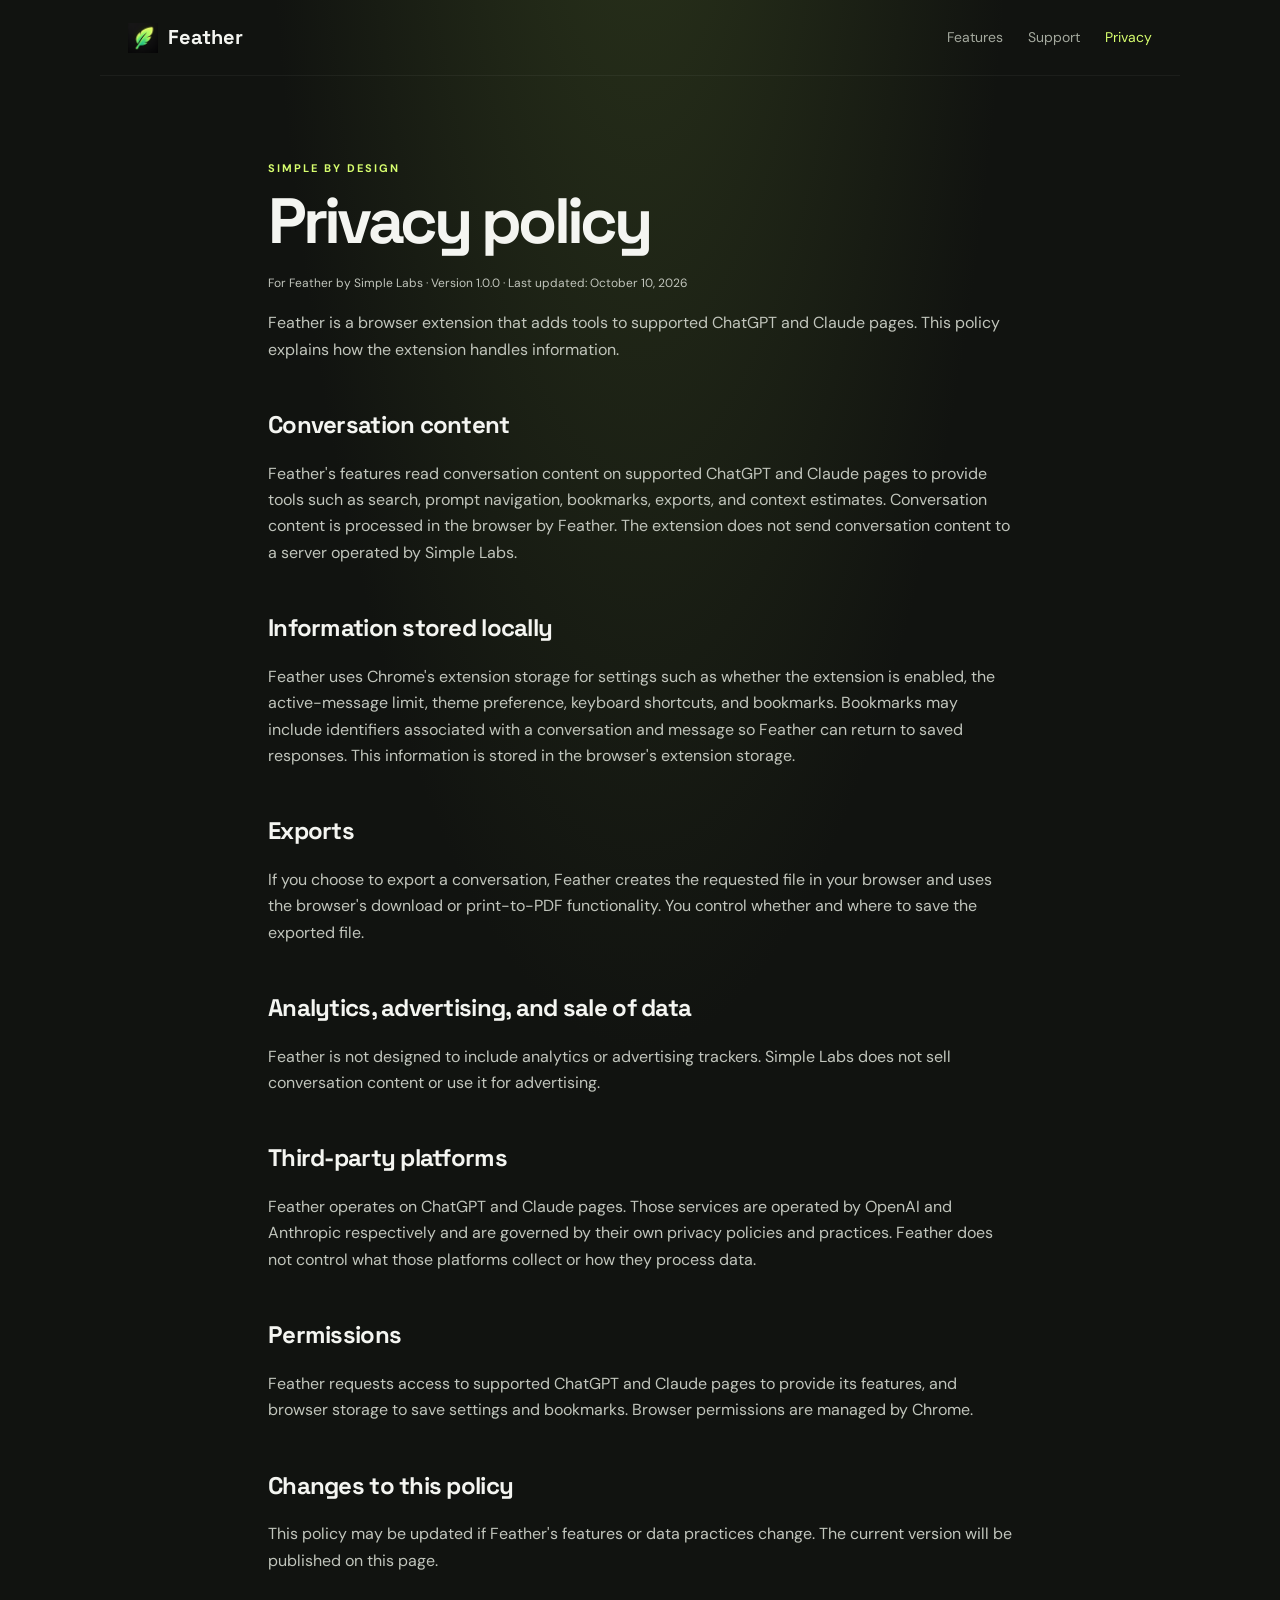
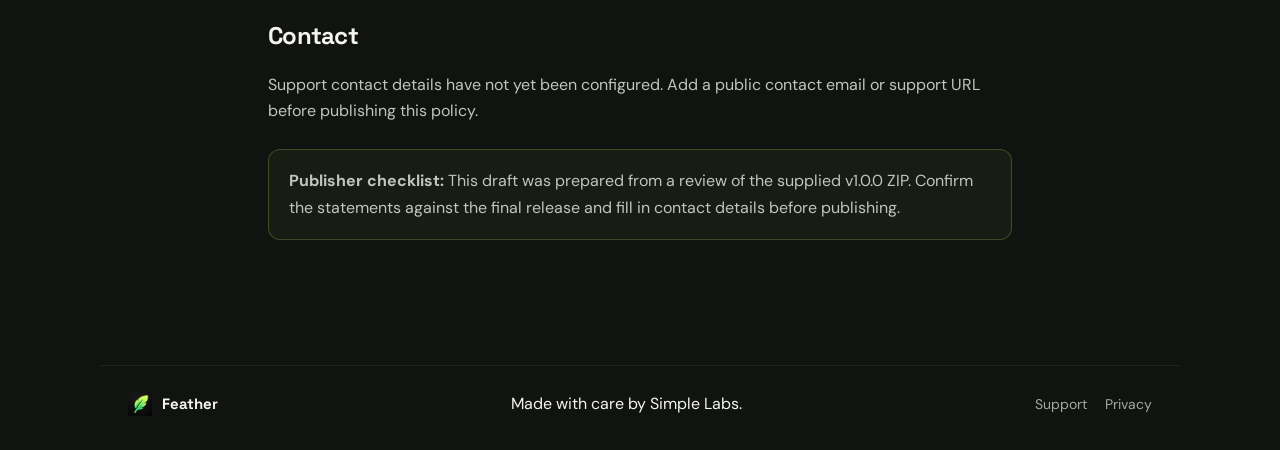
==== privacy.html @ 39765281 "Add files via upload" ====
<!doctype html>
<html lang="en"><head><meta charset="utf-8"><meta name="viewport" content="width=device-width,initial-scale=1"><meta name="description" content="Privacy policy for Feather by Simple Labs."><title>Privacy Policy — Feather</title><link rel="icon" href="assets/feather-icon.png"><link rel="stylesheet" href="styles.css"></head>
<body><header class="topbar"><a class="brand" href="index.html"><img src="assets/feather-icon.png" alt=""><span>Feather</span></a><nav><a href="index.html#features">Features</a><a href="support.html">Support</a><a class="active" href="privacy.html">Privacy</a></nav></header>
<main class="document"><p class="kicker">SIMPLE BY DESIGN</p><h1>Privacy policy</h1><p class="muted">For Feather by Simple Labs · Version 1.0.0 · Last updated: October 10, 2026</p>
<p>Feather is a browser extension that adds tools to supported ChatGPT and Claude pages. This policy explains how the extension handles information.</p>
<h2>Conversation content</h2><p>Feather's features read conversation content on supported ChatGPT and Claude pages to provide tools such as search, prompt navigation, bookmarks, exports, and context estimates. Conversation content is processed in the browser by Feather. The extension does not send conversation content to a server operated by Simple Labs.</p>
<h2>Information stored locally</h2><p>Feather uses Chrome's extension storage for settings such as whether the extension is enabled, the active-message limit, theme preference, keyboard shortcuts, and bookmarks. Bookmarks may include identifiers associated with a conversation and message so Feather can return to saved responses. This information is stored in the browser's extension storage.</p>
<h2>Exports</h2><p>If you choose to export a conversation, Feather creates the requested file in your browser and uses the browser's download or print-to-PDF functionality. You control whether and where to save the exported file.</p>
<h2>Analytics, advertising, and sale of data</h2><p>Feather is not designed to include analytics or advertising trackers. Simple Labs does not sell conversation content or use it for advertising.</p>
<h2>Third-party platforms</h2><p>Feather operates on ChatGPT and Claude pages. Those services are operated by OpenAI and Anthropic respectively and are governed by their own privacy policies and practices. Feather does not control what those platforms collect or how they process data.</p>
<h2>Permissions</h2><p>Feather requests access to supported ChatGPT and Claude pages to provide its features, and browser storage to save settings and bookmarks. Browser permissions are managed by Chrome.</p>
<h2>Changes to this policy</h2><p>This policy may be updated if Feather's features or data practices change. The current version will be published on this page.</p>
<h2>Contact</h2><p>Support contact details have not yet been configured. Add a public contact email or support URL before publishing this policy.</p>
<p class="notice"><strong>Publisher checklist:</strong> This draft was prepared from a review of the supplied v1.0.0 ZIP. Confirm the statements against the final release and fill in contact details before publishing.</p>
</main><footer><a class="brand small-brand" href="index.html"><img src="assets/feather-icon.png" alt=""><span>Feather</span></a><span>Made with care by Simple Labs.</span><div><a href="support.html">Support</a><a href="privacy.html">Privacy</a></div></footer></body></html>
---- styles.css ----
@import url('https://fonts.googleapis.com/css2?family=DM+Sans:wght@400;500;600;700&family=Space+Grotesk:wght@400;500;600;700&display=swap');
:root{color-scheme:dark;--bg:#111310;--panel:#1a1d18;--text:#f4f5f1;--muted:#a4a99e;--lime:#d7fe6e;--green:#4fe29a;--line:#30352b;--max:1080px}
*{box-sizing:border-box}html{scroll-behavior:smooth}body{margin:0;background:radial-gradient(ellipse at 50% -20%,#2c361c 0,transparent 42%),var(--bg);color:var(--text);font-family:"DM Sans",system-ui,sans-serif;line-height:1.65}a{color:var(--lime);text-decoration:none}a:hover{text-decoration:underline}.topbar{height:76px;max-width:var(--max);margin:auto;padding:0 28px;display:flex;align-items:center;justify-content:space-between;border-bottom:1px solid #ffffff0c}.brand{display:flex;align-items:center;gap:10px;color:var(--text);font-family:"Space Grotesk",sans-serif;font-size:20px;font-weight:700}.brand img{width:30px;height:30px;object-fit:contain}.topbar nav{display:flex;gap:25px}.topbar nav a,footer a{color:var(--muted);font-size:14px}.topbar nav a.active,.topbar nav a:hover{color:var(--lime)}.hero{position:relative;overflow:hidden;text-align:center;padding:112px 24px 108px;max-width:var(--max);margin:auto}.eyebrow,.kicker{font-size:11px;letter-spacing:.18em;font-weight:700;color:var(--lime)}.eyebrow{display:flex;justify-content:center;align-items:center;gap:10px}.dot{width:7px;height:7px;border-radius:50%;background:var(--green);box-shadow:0 0 15px var(--green)}.pill{border:1px solid #d7fe6e60;border-radius:99px;padding:3px 9px;letter-spacing:.08em}.hero h1,.document h1{font-family:"Space Grotesk",sans-serif;font-size:clamp(48px,8vw,88px);line-height:1.02;letter-spacing:-.06em;margin:24px 0}.hero h1 span{color:var(--lime)}.lead{max-width:620px;margin:0 auto;color:#c0c5ba;font-size:19px}.actions{display:flex;justify-content:center;gap:12px;margin:30px 0 16px}.button{display:inline-flex;align-items:center;gap:12px;border-radius:10px;padding:12px 19px;font-weight:700;font-size:14px}.primary{background:var(--lime);color:#171a12}.primary:hover{background:#e4ff9c;text-decoration:none}.secondary{border:1px solid #ffffff20;color:var(--text)}.secondary:hover{background:#ffffff09;text-decoration:none}.hero-note,.small,.muted{font-size:12px;color:var(--muted)}.glow{pointer-events:none;position:absolute;width:500px;height:220px;border-radius:50%;background:#b4ff3c15;filter:blur(70px);left:calc(50% - 250px);bottom:-160px;z-index:-1}.section{max-width:var(--max);margin:auto;padding:65px 28px 95px}.section-heading{text-align:center;margin-bottom:36px}.section-heading h2,.privacy-band h2,.install h2{font-family:"Space Grotesk",sans-serif;font-size:clamp(32px,4vw,48px);line-height:1.1;letter-spacing:-.04em;margin:8px 0}.feature-grid{display:grid;grid-template-columns:repeat(3,1fr);gap:14px}.feature{background:linear-gradient(140deg,#1b1f18,#151713);border:1px solid var(--line);border-radius:16px;padding:25px;min-height:190px}.feature-icon{display:grid;place-items:center;width:40px;height:40px;border-radius:12px;background:#d7fe6e13;color:var(--lime);font-size:24px;margin-bottom:17px}.feature h3{font-size:16px;margin:0 0 7px}.feature p,.privacy-band p,.install p{font-size:14px;color:var(--muted);margin:0}.privacy-band{max-width:1024px;margin:0 auto 90px;padding:34px;display:flex;gap:23px;align-items:flex-start;border:1px solid #d7fe6e30;border-radius:18px;background:linear-gradient(110deg,#d7fe6e0b,#ffffff03)}.privacy-mark{color:var(--lime);font-size:32px}.privacy-band h2{font-size:32px}.privacy-band a{ text-decoration:underline}.install{text-align:center;padding:10px 24px 95px}.install p{margin:10px 0 22px}.install .small{margin-top:12px}footer{max-width:var(--max);margin:auto;padding:25px 28px 32px;border-top:1px solid #ffffff12;display:flex;align-items:center;justify-content:space-between;gap:20px}.small-brand{font-size:15px}.small-brand img{width:24px;height:24px}footer div{display:flex;gap:18px}.document{max-width:800px;min-height:70vh;margin:0 auto;padding:72px 28px 100px}.document h1{font-size:clamp(42px,7vw,64px);margin:12px 0 20px}.document .lead{margin:0 0 30px;font-size:17px}.document h2{font-family:"Space Grotesk",sans-serif;font-size:24px;letter-spacing:-.03em;margin:42px 0 12px}.document p{color:#c1c5bc}.document .kicker{color:var(--lime)}.notice{padding:18px 20px;background:#d7fe6e0a;border:1px solid #d7fe6e35;border-radius:12px;margin:25px 0}.notice p{margin-bottom:0}.document details{border-bottom:1px solid var(--line);padding:17px 0}.document summary{font-weight:600;cursor:pointer}.document details p{margin:12px 0 0}.document details a{ text-decoration:underline}
@media(max-width:700px){.topbar{padding:0 18px;height:66px}.topbar nav{gap:13px}.topbar nav a{font-size:12px}.hero{padding:85px 20px}.lead{font-size:16px}.feature-grid{grid-template-columns:1fr}.section{padding:45px 18px 65px}.feature{min-height:0}.privacy-band{margin:0 18px 60px;padding:24px;gap:14px}.privacy-band h2{font-size:26px}footer{padding:24px 18px;flex-wrap:wrap}footer>span{order:3;width:100%}.document{padding:50px 20px 70px}.actions{flex-wrap:wrap}}
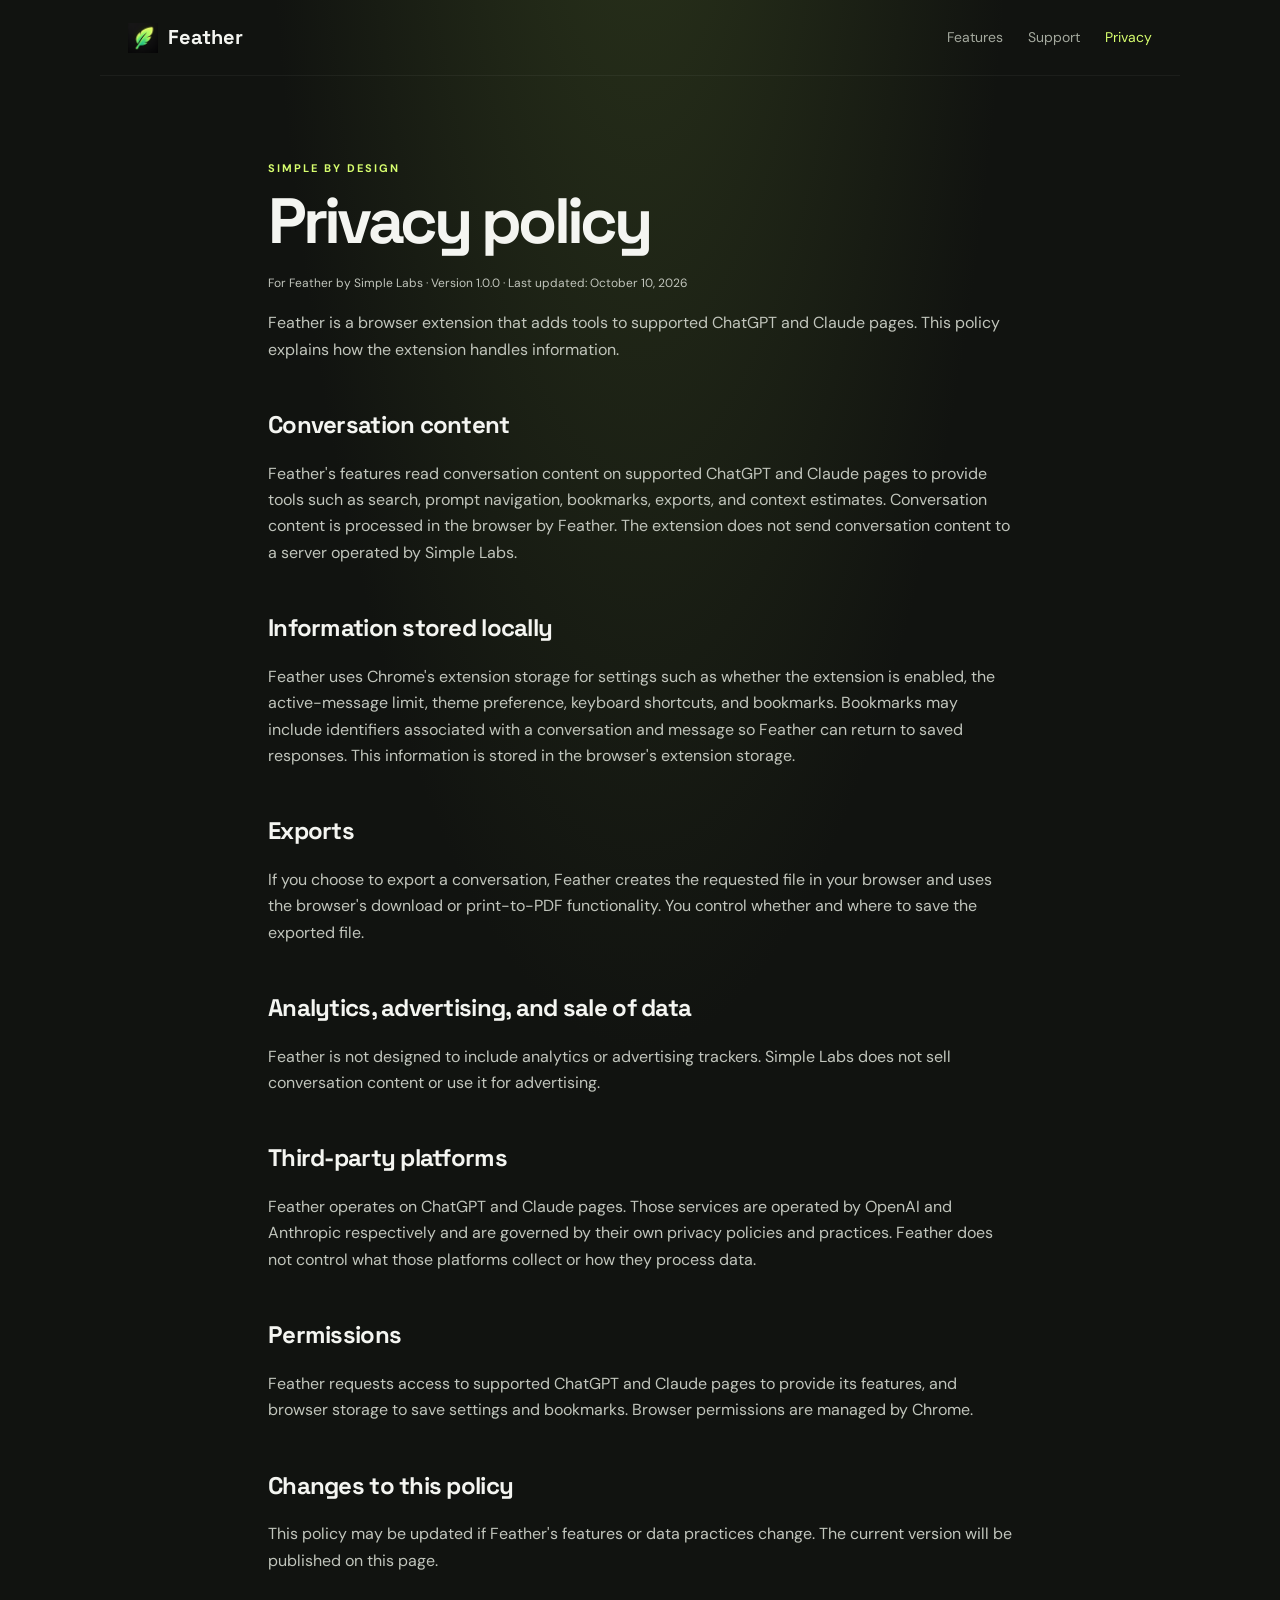
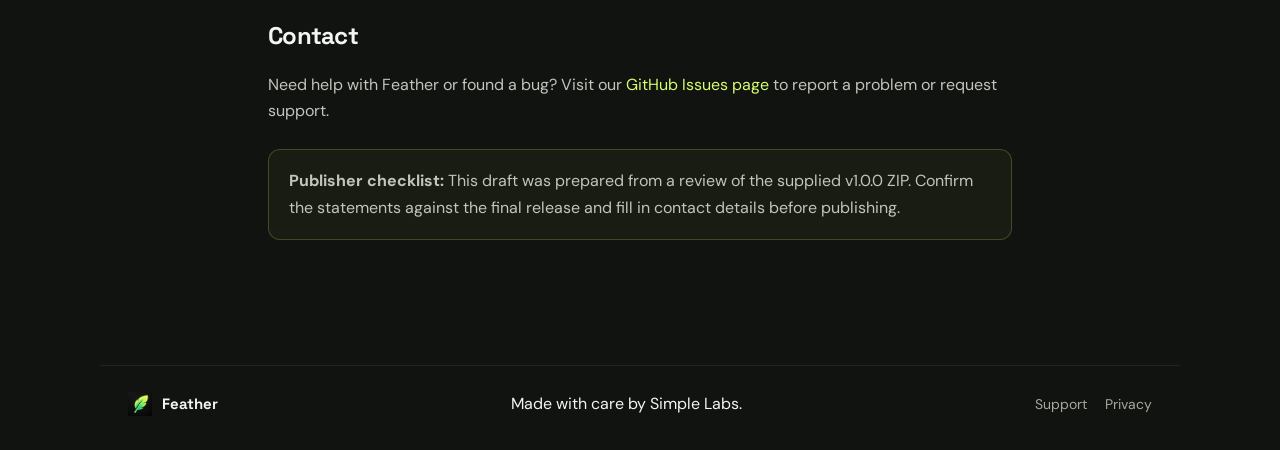
==== commit f1416cc1: "privacy.html Contact updated." ====
--- a/privacy.html
+++ b/privacy.html
@@ -10,6 +10,16 @@
 <h2>Third-party platforms</h2><p>Feather operates on ChatGPT and Claude pages. Those services are operated by OpenAI and Anthropic respectively and are governed by their own privacy policies and practices. Feather does not control what those platforms collect or how they process data.</p>
 <h2>Permissions</h2><p>Feather requests access to supported ChatGPT and Claude pages to provide its features, and browser storage to save settings and bookmarks. Browser permissions are managed by Chrome.</p>
 <h2>Changes to this policy</h2><p>This policy may be updated if Feather's features or data practices change. The current version will be published on this page.</p>
-<h2>Contact</h2><p>Support contact details have not yet been configured. Add a public contact email or support URL before publishing this policy.</p>
+<section>
+  <h2>Contact</h2>
+  <p>
+    Need help with Feather or found a bug?
+    Visit our
+    <a href="https://github.com/thesimplelabs/feather/issues">
+      GitHub Issues page
+    </a>
+    to report a problem or request support.
+  </p>
+</section>
 <p class="notice"><strong>Publisher checklist:</strong> This draft was prepared from a review of the supplied v1.0.0 ZIP. Confirm the statements against the final release and fill in contact details before publishing.</p>
-</main><footer><a class="brand small-brand" href="index.html"><img src="assets/feather-icon.png" alt=""><span>Feather</span></a><span>Made with care by Simple Labs.</span><div><a href="support.html">Support</a><a href="privacy.html">Privacy</a></div></footer></body></html>+</main><footer><a class="brand small-brand" href="index.html"><img src="assets/feather-icon.png" alt=""><span>Feather</span></a><span>Made with care by Simple Labs.</span><div><a href="support.html">Support</a><a href="privacy.html">Privacy</a></div></footer></body></html>
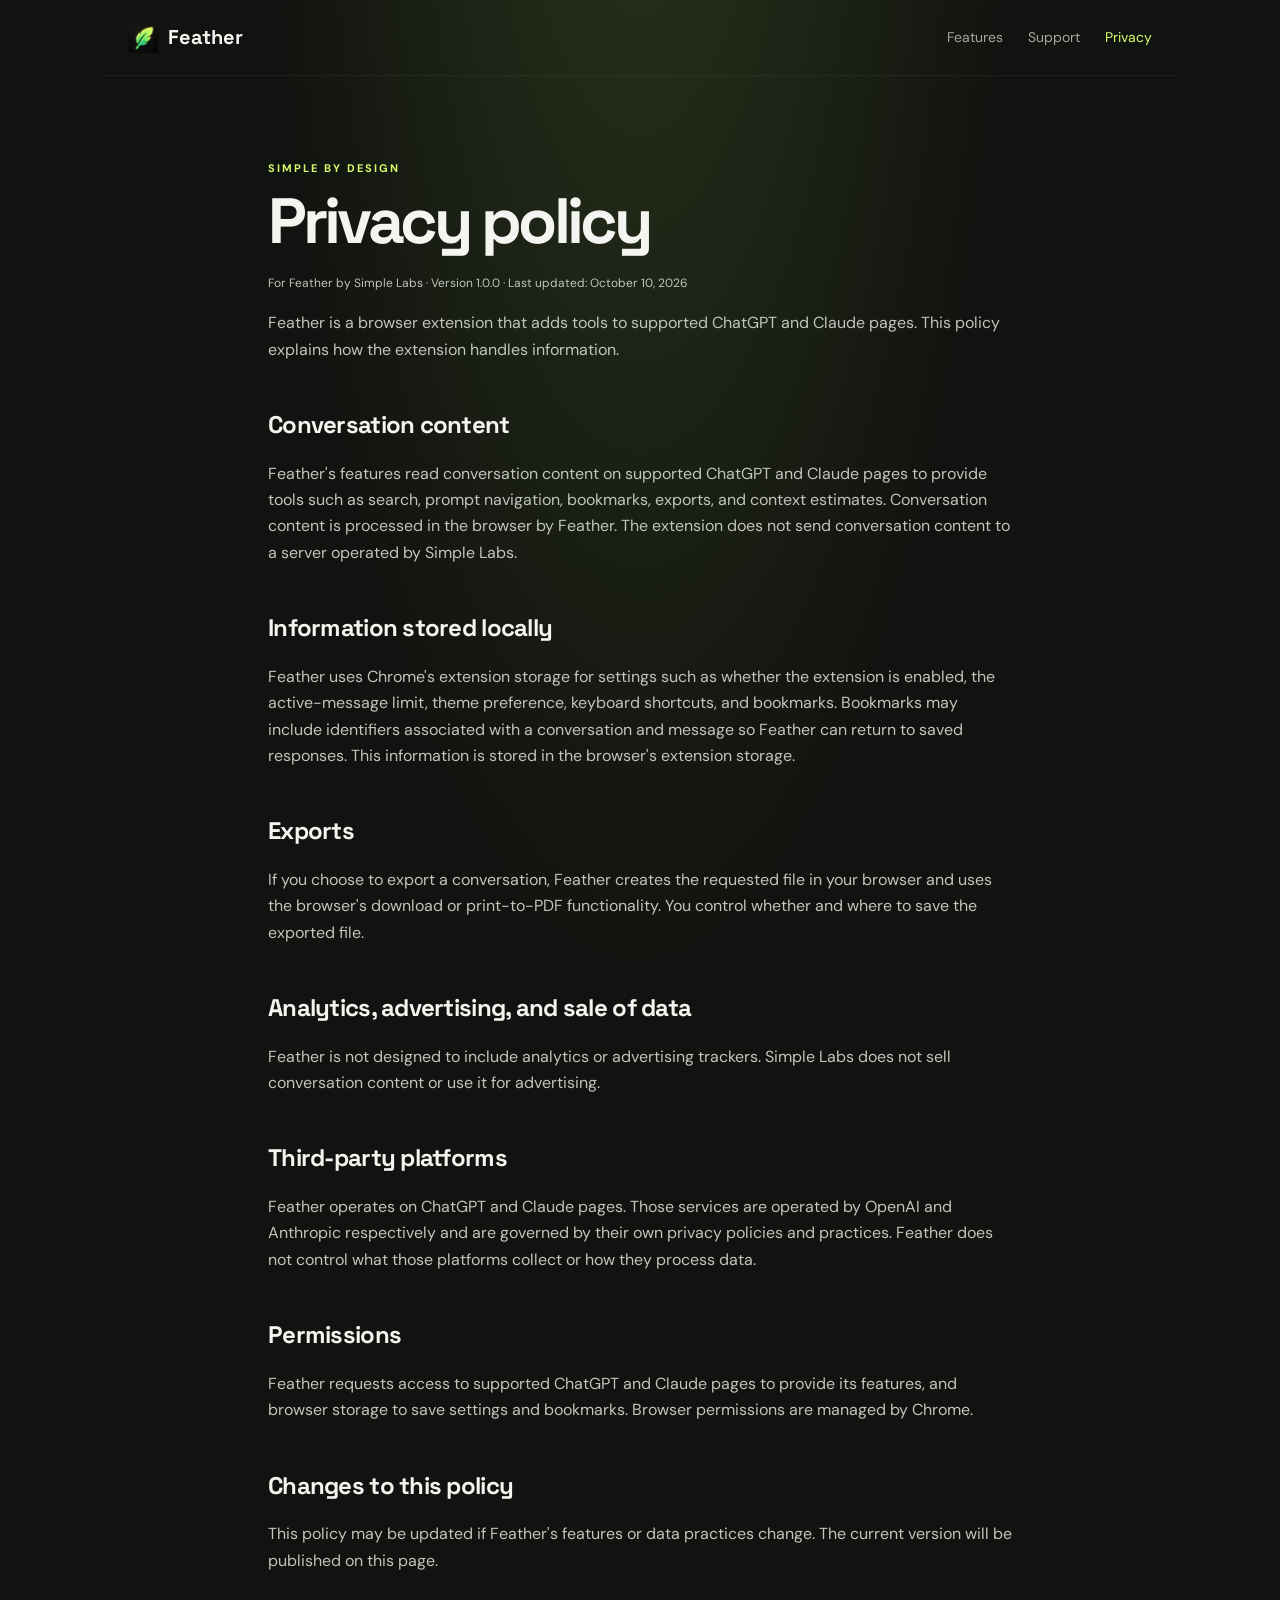
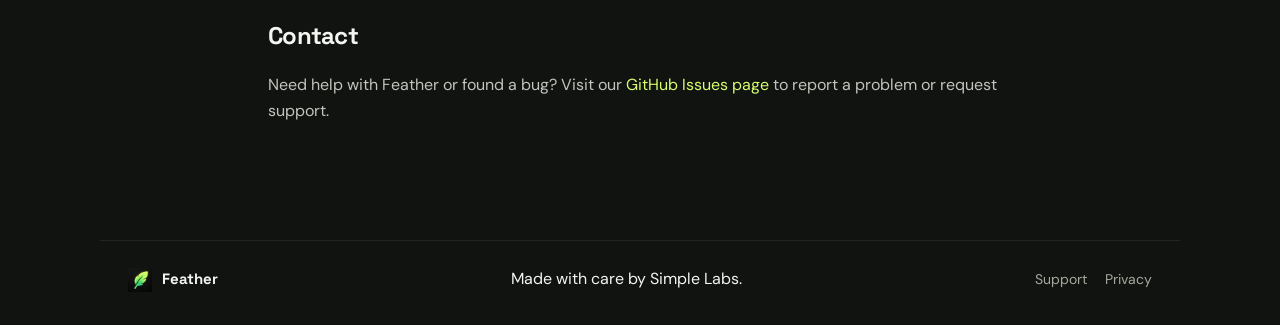
==== commit efc650c8: "privacy.html" ====
--- a/privacy.html
+++ b/privacy.html
@@ -1,25 +1,76 @@
+
 <!doctype html>
-<html lang="en"><head><meta charset="utf-8"><meta name="viewport" content="width=device-width,initial-scale=1"><meta name="description" content="Privacy policy for Feather by Simple Labs."><title>Privacy Policy — Feather</title><link rel="icon" href="assets/feather-icon.png"><link rel="stylesheet" href="styles.css"></head>
-<body><header class="topbar"><a class="brand" href="index.html"><img src="assets/feather-icon.png" alt=""><span>Feather</span></a><nav><a href="index.html#features">Features</a><a href="support.html">Support</a><a class="active" href="privacy.html">Privacy</a></nav></header>
-<main class="document"><p class="kicker">SIMPLE BY DESIGN</p><h1>Privacy policy</h1><p class="muted">For Feather by Simple Labs · Version 1.0.0 · Last updated: October 10, 2026</p>
-<p>Feather is a browser extension that adds tools to supported ChatGPT and Claude pages. This policy explains how the extension handles information.</p>
-<h2>Conversation content</h2><p>Feather's features read conversation content on supported ChatGPT and Claude pages to provide tools such as search, prompt navigation, bookmarks, exports, and context estimates. Conversation content is processed in the browser by Feather. The extension does not send conversation content to a server operated by Simple Labs.</p>
-<h2>Information stored locally</h2><p>Feather uses Chrome's extension storage for settings such as whether the extension is enabled, the active-message limit, theme preference, keyboard shortcuts, and bookmarks. Bookmarks may include identifiers associated with a conversation and message so Feather can return to saved responses. This information is stored in the browser's extension storage.</p>
-<h2>Exports</h2><p>If you choose to export a conversation, Feather creates the requested file in your browser and uses the browser's download or print-to-PDF functionality. You control whether and where to save the exported file.</p>
-<h2>Analytics, advertising, and sale of data</h2><p>Feather is not designed to include analytics or advertising trackers. Simple Labs does not sell conversation content or use it for advertising.</p>
-<h2>Third-party platforms</h2><p>Feather operates on ChatGPT and Claude pages. Those services are operated by OpenAI and Anthropic respectively and are governed by their own privacy policies and practices. Feather does not control what those platforms collect or how they process data.</p>
-<h2>Permissions</h2><p>Feather requests access to supported ChatGPT and Claude pages to provide its features, and browser storage to save settings and bookmarks. Browser permissions are managed by Chrome.</p>
-<h2>Changes to this policy</h2><p>This policy may be updated if Feather's features or data practices change. The current version will be published on this page.</p>
-<section>
-  <h2>Contact</h2>
-  <p>
-    Need help with Feather or found a bug?
-    Visit our
-    <a href="https://github.com/thesimplelabs/feather/issues">
-      GitHub Issues page
+<html lang="en">
+<head>
+  <meta charset="utf-8">
+  <meta name="viewport" content="width=device-width,initial-scale=1">
+  <meta name="description" content="Privacy policy for Feather by Simple Labs.">
+  <title>Privacy Policy — Feather</title>
+  <link rel="icon" href="assets/feather-icon.png">
+  <link rel="stylesheet" href="styles.css">
+</head>
+<body>
+  <header class="topbar">
+    <a class="brand" href="index.html">
+      <img src="assets/feather-icon.png" alt="">
+      <span>Feather</span>
     </a>
-    to report a problem or request support.
-  </p>
-</section>
-<p class="notice"><strong>Publisher checklist:</strong> This draft was prepared from a review of the supplied v1.0.0 ZIP. Confirm the statements against the final release and fill in contact details before publishing.</p>
-</main><footer><a class="brand small-brand" href="index.html"><img src="assets/feather-icon.png" alt=""><span>Feather</span></a><span>Made with care by Simple Labs.</span><div><a href="support.html">Support</a><a href="privacy.html">Privacy</a></div></footer></body></html>
+    <nav>
+      <a href="index.html#features">Features</a>
+      <a href="support.html">Support</a>
+      <a class="active" href="privacy.html">Privacy</a>
+    </nav>
+  </header>
+
+  <main class="document">
+    <p class="kicker">SIMPLE BY DESIGN</p>
+    <h1>Privacy policy</h1>
+    <p class="muted">For Feather by Simple Labs · Version 1.0.0 · Last updated: October 10, 2026</p>
+
+    <p>Feather is a browser extension that adds tools to supported ChatGPT and Claude pages. This policy explains how the extension handles information.</p>
+
+    <h2>Conversation content</h2>
+    <p>Feather's features read conversation content on supported ChatGPT and Claude pages to provide tools such as search, prompt navigation, bookmarks, exports, and context estimates. Conversation content is processed in the browser by Feather. The extension does not send conversation content to a server operated by Simple Labs.</p>
+
+    <h2>Information stored locally</h2>
+    <p>Feather uses Chrome's extension storage for settings such as whether the extension is enabled, the active-message limit, theme preference, keyboard shortcuts, and bookmarks. Bookmarks may include identifiers associated with a conversation and message so Feather can return to saved responses. This information is stored in the browser's extension storage.</p>
+
+    <h2>Exports</h2>
+    <p>If you choose to export a conversation, Feather creates the requested file in your browser and uses the browser's download or print-to-PDF functionality. You control whether and where to save the exported file.</p>
+
+    <h2>Analytics, advertising, and sale of data</h2>
+    <p>Feather is not designed to include analytics or advertising trackers. Simple Labs does not sell conversation content or use it for advertising.</p>
+
+    <h2>Third-party platforms</h2>
+    <p>Feather operates on ChatGPT and Claude pages. Those services are operated by OpenAI and Anthropic respectively and are governed by their own privacy policies and practices. Feather does not control what those platforms collect or how they process data.</p>
+
+    <h2>Permissions</h2>
+    <p>Feather requests access to supported ChatGPT and Claude pages to provide its features, and browser storage to save settings and bookmarks. Browser permissions are managed by Chrome.</p>
+
+    <h2>Changes to this policy</h2>
+    <p>This policy may be updated if Feather's features or data practices change. The current version will be published on this page.</p>
+
+    <section>
+      <h2>Contact</h2>
+      <p>
+        Need help with Feather or found a bug?
+        Visit our
+        <a href="https://github.com/thesimplelabs/feather/issues" target="_blank" rel="noopener noreferrer">GitHub Issues page</a>
+        to report a problem or request support.
+      </p>
+    </section>
+  </main>
+
+  <footer>
+    <a class="brand small-brand" href="index.html">
+      <img src="assets/feather-icon.png" alt="">
+      <span>Feather</span>
+    </a>
+    <span>Made with care by Simple Labs.</span>
+    <div>
+      <a href="support.html">Support</a>
+      <a href="privacy.html">Privacy</a>
+    </div>
+  </footer>
+</body>
+</html>
